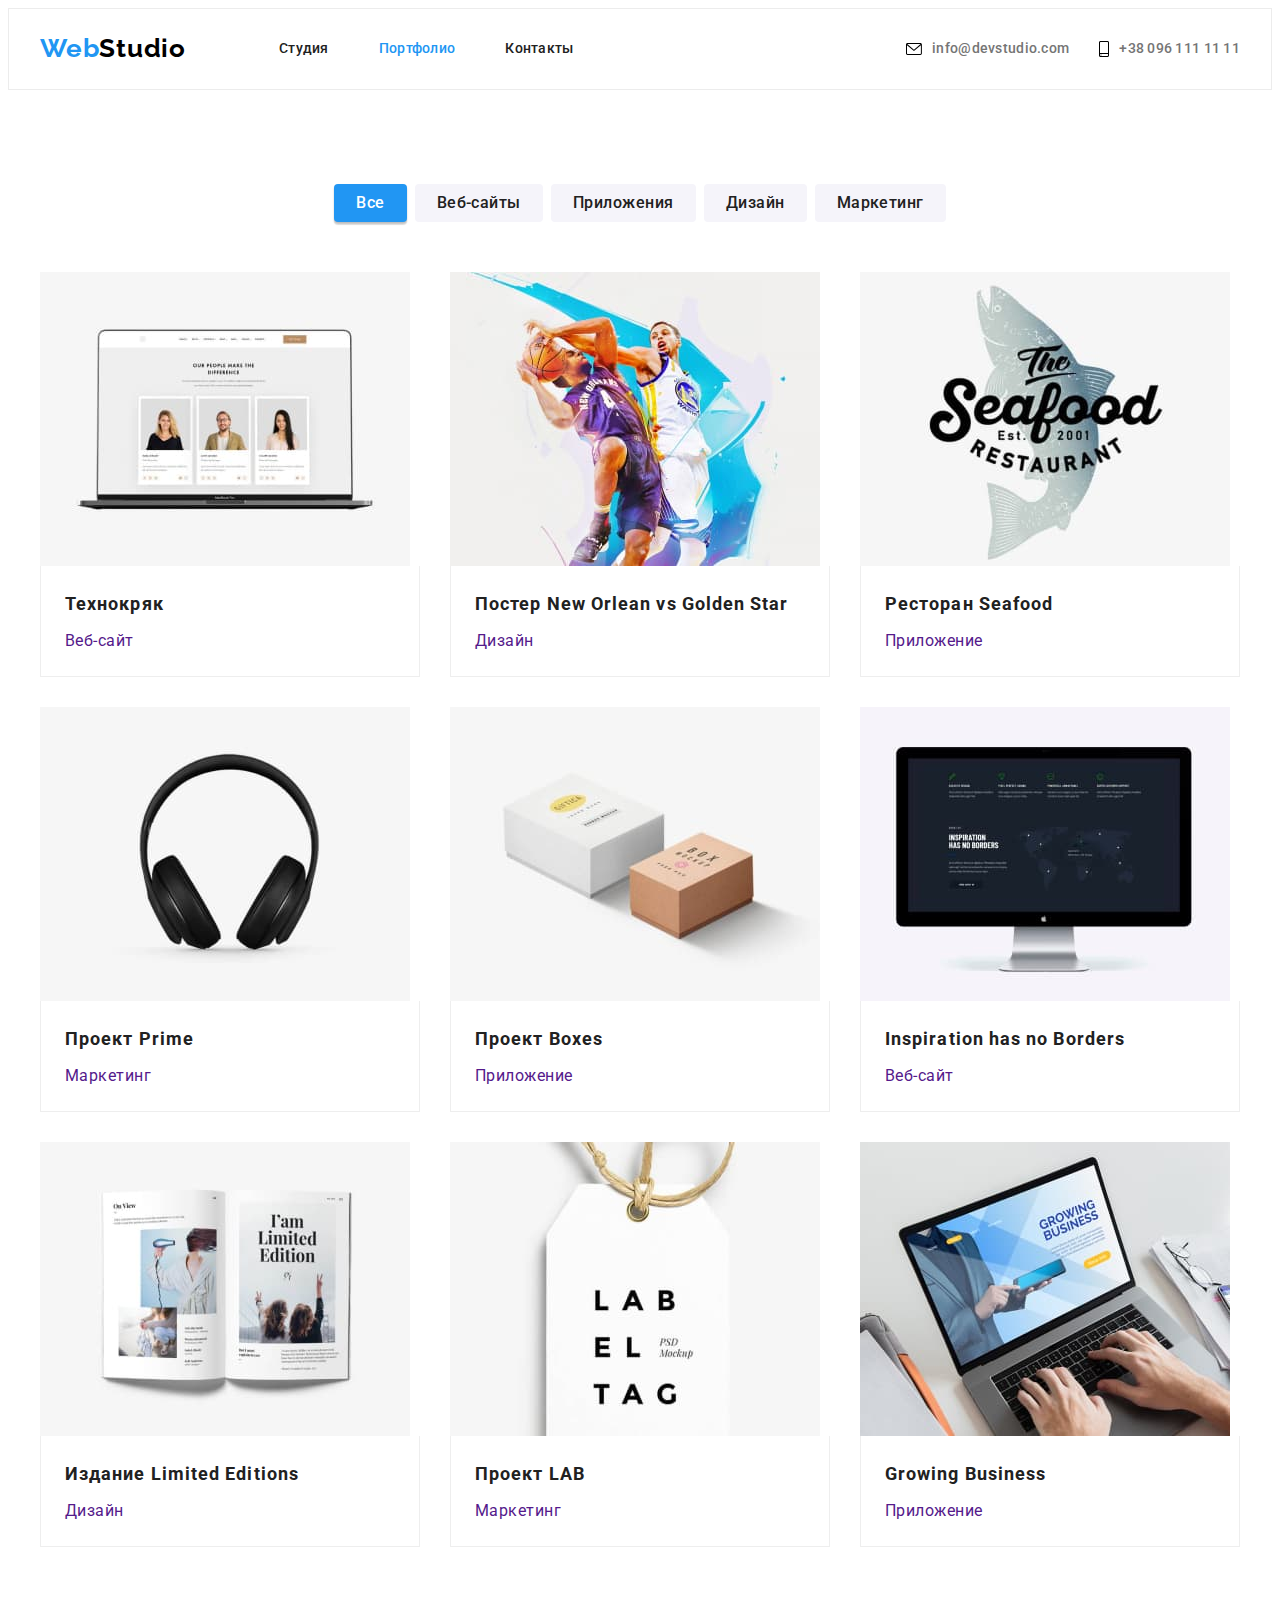
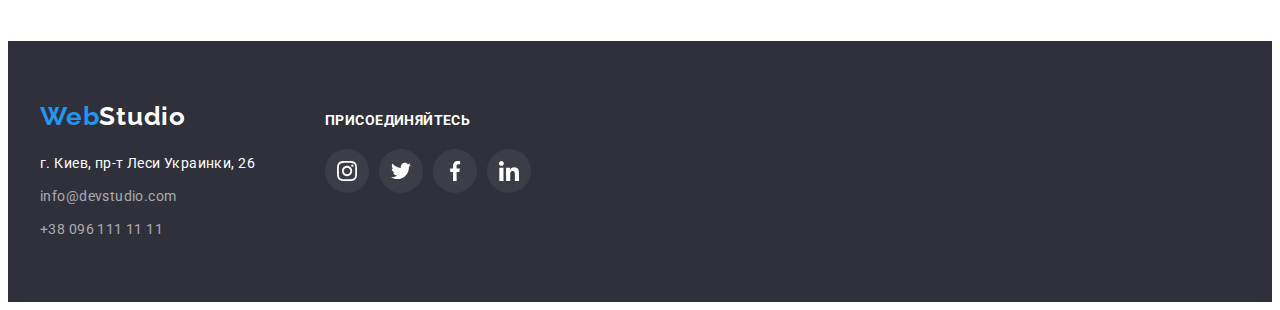
==== portfolio.html @ bcfd91ba "start hw-05" ====
<!DOCTYPE html>
<html lang="ru">
  <head>
    <meta charset="UTF-8" />
    <meta http-equiv="X-UA-Compatible" content="IE=edge" />
    <meta name="viewport" content="width=device-width, initial-scale=1.0" />
    <title>Portfolio</title>
    <link
      rel="stylesheet"
      href="https://cdnjs.cloudflare.com/ajax/libs/modern-normalize/1.1.0/modern-normalize.min.css"
      integrity="sha512-wpPYUAdjBVSE4KJnH1VR1HeZfpl1ub8YT/NKx4PuQ5NmX2tKuGu6U/JRp5y+Y8XG2tV+wKQpNHVUX03MfMFn9Q=="
      crossorigin="anonymous"
      referrerpolicy="no-referrer"
    />
    <link rel="stylesheet" href="./css/styles.css" />
    <link
      href="https://fonts.googleapis.com/css2?family=Raleway:wght@700&family=Roboto:wght@400;500;700;900&display=swap"
      rel="stylesheet"
    />
  </head>

  <body>
    <header class="header">
      <div class="container">
        <nav class="header-nav">
          <a lang="en" class="logo link" href=""
            ><span lang="en" class="logo-web">Web</span>Studio</a
          >
          <ul class="nav list">
            <li class="nav-studio-item">
              <a class="nav-studio link" href="./index.html">Студия</a>
            </li>
            <li class="nav-portfolio-item">
              <a class="nav-portfolio link current" href="./portfolio.html"
                >Портфолио</a
              >
            </li>
            <li class="nav-contakt-item">
              <a class="nav-contakt link" href="">Контакты</a>
            </li>
          </ul>
        </nav>
        <ul class="contact list">
          <li class="header-mail-item">
            <a
              lang="en"
              class="header-mail link"
              href="mailto:info@devstudio.com"
            >
              <svg class="icon-envelope" width="16" height="12">
                <use href="./images/symbol-defs.svg#icon-envelope"></use>
              </svg>
              <span class="mail-text">info@devstudio.com </span>
            </a>
          </li>
          <li class="header-tel-item">
            <a class="header-tel link" href="tel:+380961111111">
              <svg class="icon-smartphone" width="10" height="16">
                <use href="./images/symbol-defs.svg#icon-smartphone"></use>
              </svg>
              <span class="tel-number">+38 096 111 11 11</span>
            </a>
          </li>
        </ul>
      </div>
    </header>

    <main>
      <!--Это секция кнопок и изображений для портфолио  -->
      <section class="portfolio-filter">
        <div class="container">
          <h2 hidden>Наши работы</h2>
          <!-- Это список кнопок -->
          <ul class="filter list">
            <li class="item">
              <button class="filter-btn current-btn" type="button">Все</button>
            </li>
            <li class="item">
              <button class="filter-btn" type="button">Веб-сайты</button>
            </li>
            <li class="item">
              <button class="filter-btn" type="button">Приложения</button>
            </li>
            <li class="item">
              <button class="filter-btn" type="button">Дизайн</button>
            </li>
            <li class="item">
              <button class="filter-btn" type="button">Маркетинг</button>
            </li>
          </ul>
          <!--Это список изображений -->
          <ul class="projeсt list">
            <li class="project-card">
              <a href="" class="project-link link" >
                <img
                  src="./images/portfolio/tehnokryk.jpg"
                  alt="Веб-сайт Технокряк"
                  width="370"
                  height="294"
                />
                <div class="bottom-card">
                  <h3 class="projeсt-name">Технокряк</h3>
                  <p class="projeсt-product">Веб-сайт</p>
                </div>
              </a>
            </li>
            <li class="project-card">
              <a href="" class="project-link link">
                <img
                  src="./images/portfolio/poster.jpg"
                  alt="Дизайн"
                  width="370"
                  height="294"
                />
                <div class="bottom-card">
                  <h3 class="projeсt-name">Постер New Orlean vs Golden Star</h3>
                  <p class="projeсt-product">Дизайн</p>
                </div>
              </a>
            </li>
            <li class="project-card">
              <a href="" class="project-link link">
                <img
                  src="./images/portfolio/restoran.jpg"
                  alt="Приложение"
                  width="370"
                  height="294"
                />
                <div class="bottom-card">
                  <h3 class="projeсt-name">Ресторан Seafood</h3>
                  <p class="projeсt-product">Приложение</p>
                </div>
              </a>
            </li>
            <li class="project-card">
              <a href="" class="project-link link">
                <img
                  src="./images/portfolio/projekt_prime.jpg"
                  alt="Маркетинг"
                  width="370"
                  height="294"
                />
                <div class="bottom-card">
                  <h3 class="projeсt-name">Проект Prime</h3>
                  <p class="projeсt-product">Маркетинг</p>
                </div>
              </a>
            </li>
            <li class="project-card">
              <a href="" class="project-link link">
                <img
                  src="./images/portfolio/projekt_boxes.jpg"
                  alt="Приложение"
                  width="370"
                  height="294"
                />
                <div class="bottom-card">
                  <h3 class="projeсt-name">Проект Boxes</h3>
                  <p class="projeсt-product">Приложение</p>
                </div>
              </a>
            </li>
            <li class="project-card">
              <a href="" class="project-link link">
                <img
                  src="./images/portfolio/inspiration.jpg"
                  alt="Веб-сайт"
                  width="370"
                  height="294"
                />
                <div class="bottom-card">
                  <h3 class="projeсt-name">Inspiration has no Borders</h3>
                  <p class="projeсt-product">Веб-сайт</p>
                </div>
              </a>
            </li>
            <li class="project-card">
              <a href="" class="project-link link">
                <img
                  src="./images/portfolio/izdanie.jpg"
                  alt="Дизайн"
                  width="370"
                  height="294"
                />
                <div class="bottom-card">
                  <h3 class="projeсt-name">Издание Limited Editions</h3>
                  <p class="projeсt-product">Дизайн</p>
                </div>
              </a>
            </li>
            <li class="project-card">
              <a href="" class="project-link link">
                <img
                  src="./images/portfolio/projekt_lab.jpg"
                  alt="Маркетинг"
                  width="370"
                  height="294"
                />
                <div class="bottom-card">
                  <h3 class="projeсt-name">Проект LAB</h3>
                  <p class="projeсt-product">Маркетинг</p>
                </div>
              </a>
            </li>
            <li class="project-card">
              <a href="" class="project-link link">
                <img
                  src="./images/portfolio/growing.jpg"
                  alt="Приложение"
                  width="370"
                  height="294"
                />
                <div class="bottom-card">
                  <h3 class="projeсt-name">Growing Business</h3>
                  <p class="projeсt-product">Приложение</p>
                </div>
              </a>
            </li>
          </ul>
        </div>
      </section>
    </main>

    <footer class="footer">
      <div class="container">
        <div class="logo-footer-address">
          <a lang="en" class="logo-footer link" href=""
            ><span class="logo-web">Web</span>Studio</a
          >
          <address class="footer-address">
            <ul class="list">
              <li class="address-text">г. Киев, пр-т Леси Украинки, 26</li>
              <li class="down-mail">
                <a
                  lang="en"
                  class="footer-mail link"
                  href="mailto:info@devstudio.com"
                  >info@devstudio.com</a
                >
              </li>
              <li class="down-tel">
                <a class="footer-tel link" href="tel:+380961111111"
                  >+38 096 111 11 11</a
                >
              </li>
            </ul>
          </address>
        </div>
        <div class="footer-cocial-address">
          <h3 class="footer-cocial-title">ПРИСОЕДИНЯЙТЕСЬ</h3>
          <ul class="footer-cocial list">
            <li class="footer-cocial-icon">
              <a href="" class="footer-icon-link link">
                <svg class="footer-icon-item" width="20" height="20">
                  <use href="./images/symbol-defs.svg#icon-instagram-1-1"></use>
                </svg>
              </a>
            </li>
            <li class="footer-cocial-icon">
              <a href="" class="footer-icon-link link">
                <svg class="footer-icon-item" width="20" height="20">
                  <use href="./images/symbol-defs.svg#icon-twitter-1-1"></use>
                </svg>
              </a>
            </li>
            <li class="footer-cocial-icon">
              <a href="" class="footer-icon-link link">
                <svg class="footer-icon-item" width="20" height="20">
                  <use href="./images/symbol-defs.svg#icon-facebook-1-1"></use>
                </svg>
              </a>
            </li>
            <li class="footer-cocial-icon">
              <a href="" class="footer-icon-link link">
                <svg class="footer-icon-item" width="20" height="20">
                  <use href="./images/symbol-defs.svg#icon-linkedin-1-1"></use>
                </svg>
              </a>
            </li>
          </ul>
        </div>
      </div>
    </footer>
  </body>
</html>
---- css/styles.css ----
:root {--font-family-filter:'Roboto';
--brand-text-color:#757575;
--accent-text-color:#212121;
--logo-web-color:#2196F3;
--logo-studio-color:#000;
--hero-text-color:#FFF;
--hero-bg-color:#2F303A;
--hero-btn-bg-hover:#188CE8;
--team-bg-color:#F5F4FA;
--foot-text-color:rgba(255,255,255,0.6);
}

p,h1,h2,h3,ul {
    margin: 0;
    padding: 0;
}

img {
    display: block;
    max-width: 100%;
    height: auto;
}

body {
    font-family: var(--font-family-filter);
    color:var(--brand-text-color);
    background-color: var(--hero-text-color);
}

.link {
    text-decoration: none;
}

.list {
    list-style: none;
}


/* Это стили для сайта СТУДИЯ, секция header */

.container {
    display: block;
    width: 1200px;
    padding-left: 15px;
    padding-right: 15px;
    margin-left: auto;
    margin-right: auto;
}

.logo {
    color:var(--logo-studio-color);
    font-family: 'Raleway', sans-serif;
    font-style: normal;
    font-weight: 700;
    font-size: 26px;
    line-height: 1.19;
    letter-spacing: 0.03em;
    padding-top: 24px;
    padding-bottom: 25px;
}

.logo-web {
    color:var(--logo-web-color);
}

.nav {
    display: flex; 
    margin-left: 93px;
}

.header-nav {
    display: flex;
    align-items: center;
}

.contact {
    display: flex;
    margin-left: auto;
    align-items: center;    
}

.header .container {
    display: flex;
    align-items: center;
}

.nav-studio,
.nav-portfolio,
.nav-contakt {
    display: block;
    padding-top: 32px;
    padding-bottom: 32px;

    color:var(--accent-text-color);
    font-weight: 500;
    font-size: 14px;
    line-height: 1.14;
    letter-spacing: 0.02em;    
}

.nav-portfolio-item,
.nav-contakt-item {
   margin-left: 50px;
}

.current {
    color:var(--logo-web-color);
}

.nav-studio:hover,
.nav-portfolio:hover,
.nav-contakt:hover,
.nav-studio:focus,
.nav-portfolio:focus,
.nav-contakt:focus {
    color:var(--logo-web-color);
}

.header-mail,
.header-tel {
    display:flex;
    align-items: center;
    font-weight: 500;
    font-size: 14px;
    line-height: 1.14;
    letter-spacing: 0.02em;
    color:var(--brand-text-color);

    padding-top: 32px;
    padding-bottom: 32px;    
}

.mail-text,
.tel-number {
    margin-left: 10px;    
}

.header-mail:hover,
.header-tel:hover, 
.footer-mail:hover,
.footer-tel:hover {
    color: var(--logo-web-color);
}

.header-mail:hover .icon-envelope {
    fill: var(--logo-web-color);
}

.header-tel:hover .icon-smartphone {
    fill: var(--logo-web-color);
}

.header-mail:focus,
.header-tel:focus,
.footer-mail:focus,
.footer-tel:focus {
    color:var(--logo-web-color);
}

.header-mail:focus .icon-envelope {
    fill: var(--logo-web-color);
}

.header-tel:focus .icon-smartphone {
    fill: var(--logo-web-color);
}

.header-tel-item {
    margin-left: 30px;
}

.header {
    border: 1px solid #ECECEC;
}

/* Стилизация секции герой */
.hero {
    background-color:var(--hero-bg-color);
    padding-top: 200px;
    padding-bottom: 200px;
 }

 .overlay {
     max-width: 1600px;
     height: 600px;
     margin-left: auto;
     margin-right: auto;
     background-image:
     linear-gradient(to right,
     rgba(47, 48, 58, 0.4),
     rgba(47, 48, 58, 0.4)),
     url(../images/bg-img-hero.jpg);
 }

.hero-name {
    font-weight: 900;
    font-size: 44px;
    line-height: 1.36;
    text-align: center;
    letter-spacing: 0.06em;
    text-transform: uppercase;
    color:var(--hero-text-color);

    max-width: 696px;
    margin-left: auto;
    margin-right: auto;
}

.hero-btn {
    font-family: var(--font-family-filter);
    font-weight: 700;
    font-size: 16px;
    line-height: 1.88;
    text-align: center;
    letter-spacing: 0.06em;
    color:var(--hero-text-color);
    background-color:var(--logo-web-color);

    display: block;
    width: 200px;
    height: 50px;
    margin-left: auto;
    margin-right: auto;
    margin-top: 30px;
    box-shadow: 0px 4px 4px rgba(0, 0, 0, 0.15);
    border-radius: 4px;
    border: none;
}  

.hero-btn:hover,
.hero-btn:focus {
    background-color:var(--hero-btn-bg-hover);
    cursor: pointer;
}

.peculiarities {
    padding-top: 94px;
    padding-bottom: 94px;
}

.peculiarities-work {
    display: flex;
    margin: -15px;
}

.peculiarities-item {
    flex-basis: calc(100%/4 - 30px);
    margin: 15px;
}

.peculiarities-item::before {
    display: block;
    content: "";
    height: 120px;
    background-repeat: no-repeat;
    background-position: center;
    background-size: 70px 70px;
    background-color:var(--team-bg-color);
    margin-bottom: 30px;
    border-radius: 4px;    
}

.icon-antena::before {
    background-image:
    url(../images/icon/antenna\ 1.svg);
}

.icon-clock::before {
    background-image:
    url(../images/icon/clock\ 1.svg);
}

.icon-diagram::before {
    background-image:
    url(../images/icon/diagram\ 1.svg);
}

.icon-astronaut::before {
    background-image:
    url(../images/icon/astronaut\ 1.svg);
}

.peculiarities-title {
    font-weight: 700;
    font-size: 14px;
    line-height: 1.14;
    letter-spacing: 0.03em;
    text-transform: uppercase;
    color:var(--accent-text-color);
}

.peculiarities-text {
    font-size: 14px;
    line-height: 1.71;
    letter-spacing: 0.03em;

    max-width: 270px;
    margin-top: 10px;
    min-height: 75px;
}

.what-doing {
    padding-bottom: 94px;
}

.what-doing-img {
    display: flex;
    margin-top: 50px;
}

.what-doing-card {
    flex-basis: calc((100% - 2*30px)/3);
}

.what-doing-card:not(:nth-child(3n)) {
    margin-right: 30px;
}

.what-doing-card:not(:nth-last-child(-n+3)) {
    margin-bottom: 30px;
}

.what-doing-title {
    font-weight: 700;
    font-size: 36px;
    line-height: 1.17;
    text-align: center;
    letter-spacing: 0.03em;
    color:var(--accent-text-color);
}

.team {
    background-color:var(--team-bg-color);

    padding-top: 94px;
    padding-bottom: 94px;
}

.team-flex {
    display: flex;
    margin: -15px;
    
}

.team-title {
    font-weight: 700;
    font-size: 36px;
    line-height: 1.17;
    text-align: center;
    letter-spacing: 0.03em;
    color:var(--accent-text-color);

    margin-bottom: 50px;
}
.team-member {
    background-color: var(--hero-text-color);
    box-shadow: 0px 1px 3px rgba(0, 0, 0, 0.12), 0px 1px 1px rgba(0, 0, 0, 0.14), 0px 2px 1px rgba(0, 0, 0, 0.2);
    border-radius: 0px 0px 4px 4px;

    flex-basis: calc(100%/4 - 30px);
    margin: 15px;
}

.team-member-card {
   padding-top: 30px;
   padding-bottom: 30px;
}

.team-name {
    font-weight: 500;
    font-size: 16px;
    line-height: 1.19;
    letter-spacing: 0.03em;
    color:var(--accent-text-color);
    text-align: center;
    margin-bottom: 10px;
}

.team-position {
    font-size: 16px;
    line-height: 1.19;
    letter-spacing: 0.03em;
    text-align: center;
    margin-bottom: 16px;
}

.team-member-cocial {
    display: flex;
    justify-content: center;
}

.member-cocial-icon {
    width: 44px;
    height: 44px;
}

.member-cocial-icon:not(:first-child) {
    margin-left: 10px;
}

.cocial-icon-link {
    display:flex;
    justify-content: center;
    align-items: center;
    width: 100%;
    height: 100%;
    background-color:var(--hero-text-color);
    border-radius: 50%;
}

.cocial-icon-item {
    fill: #AFB1B8;
}

.cocial-icon-link:hover,
.cocial-icon-link:focus {
    background-color:var(--logo-web-color);
}

.cocial-icon-link:hover .cocial-icon-item,
.cocial-icon-link:focus .cocial-icon-item {
    fill:var(--hero-text-color);
}

/* Стили для Постоянные Клиенты */

.clients {
    padding-top: 94px;
    padding-bottom: 94px;
}

.client-logo {
    display: flex;
    margin: -15px;
}

.client-logo-item {
    box-sizing: border-box;
    width: 170px;
    height: 92px;
    border: 1px solid #AFB1B8;
    border-radius: 4px;
    flex-basis: calc(100%/6 - 30px);
    margin: 15px;
}

.client-logo-link {
    display:flex;
    outline: transparent;
    justify-content: center;
    align-items: center;
    width: 100%;
    height: 100%;
    /* padding: 16px 32px;  */
    
}

.client-logo-link:hover .client-logo-icon,
.client-logo-link:focus .client-logo-icon {
    fill: var(--logo-web-color);    
}

.client-logo-link:focus,
.client-logo-link:hover {
    border: 1px solid var(--logo-web-color);
}

.client-logo-icon {
    fill: #AFB1B8;
}

.clients-title {
    font-weight: 700;
    font-size: 36px;
    line-height: 42px;
    text-align: center;
    letter-spacing: 0.03em;    
    color:var(--accent-text-color);
    margin-bottom: 50px;
}

/* Стили для Подвал */

.footer {
    background-color:var(--hero-bg-color);

    padding-top: 60px;
    padding-bottom: 60px;
}

.logo-footer {
    color: var(--hero-text-color);
    font-family: 'Raleway', sans-serif;
    font-style: normal;
    font-weight: 700;
    font-size: 26px;
    line-height: 1.19;
    letter-spacing: 0.03em;
}

.footer-address {
    font-weight: 400;
    font-style: normal;
    font-size: 14px;
    line-height: 1.71;
    letter-spacing: 0.03em;
    color:var(--hero-text-color);
    margin-top: 20px;
}

.footer-mail,
.footer-tel {
    font-weight: 400;
    font-size: 14px;
    line-height: 1.71;
    letter-spacing: 0.03em;
    color:var(--foot-text-color);    
}

.down-mail,
.down-tel {
    margin-top: 9px;
}
/* footer-icon */

.footer .container {
    display: flex;
    align-items: baseline;
}

.footer-cocial-address {
    display: block;
    width: 206px;
    margin-left: 70px;
}

.footer-cocial-title {
    font-weight: 700;
    font-size: 14px;
    line-height: 1.14;
    letter-spacing: 0.03em;
    color:var(--hero-text-color);
    margin-bottom: 20px;
}

.footer-cocial {
    display: flex;
    justify-content: center;
}

.footer-cocial-icon {
    width: 44px;
    height: 44px;
}

.footer-cocial-icon:not(:first-child) {
    margin-left: 10px;
}

.footer-icon-link {
    display: flex;
    justify-content: center;
    align-items: center;
    width: 100%;
    height: 100%;
    background-color: #ffffff10;
    border-radius: 50%;
}

.footer-icon-item {
    fill: var(--hero-text-color);
}

.footer-icon-link:hover,
.footer-icon-link:focus {
    background-color: var(--logo-web-color); 
}

/* Это стили для Порфолио */

.portfolio-filter {
    padding-top: 94px;
    padding-bottom: 94px;
}

.filter {
    display: flex;    
    justify-content: center;
    margin-bottom: 50px;
}

.filter-btn {    
    padding: 6px 22px;

    font-family: var(--font-family-filter);
    font-weight: 500;
    font-size: 16px;
    line-height: 1.63;
    text-align: center;
    letter-spacing: 0.03em;
    color:var(--accent-text-color);
    background-color:var(--team-bg-color);
    border: 0;
    border-radius: 4px;    
}

.filter .item:not(:first-child) {
    margin-left: 8px;
}

.filter-btn:hover,
.filter-btn:focus, 
.current-btn {
    background-color:var(--logo-web-color);
    color:var(--hero-text-color);
    cursor: pointer;
    box-shadow: 0px 3px 1px rgba(0, 0, 0, 0.1),
    0px 1px 2px rgba(0, 0, 0, 0.08), 
    0px 2px 2px rgba(0, 0, 0, 0.12);
}

.projeсt {
    display: flex; 
    flex-wrap: wrap;
    margin: -15px;
}

.project-card {
    margin: 15px;
    flex-basis: calc(100%/3 - 30px);
}

.project-link {
    display: block;
}

.project-link:hover,
.project-link:focus {
    box-shadow: 0px 1px 1px rgba(0, 0, 0, 0.12),
    0px 4px 4px rgba(0, 0, 0, 0.06),
    1px 4px 6px rgba(0, 0, 0, 0.16);
}

.bottom-card {
    padding: 20px 24px;
    background: var(--hero-text-color);
    border-left: 1px solid #EEEEEE;
    border-right: 1px solid #EEEEEE;
    border-bottom: 1px solid #EEEEEE;
}

.projeсt-name {
    font-weight: 700;
    font-size: 18px;
    line-height: 2.0;
    letter-spacing: 0.06em;
    color:var(--accent-text-color);
    margin-bottom: 4px;
}

.projeсt-product {
    font-size: 16px;
    line-height: 1.88;
    letter-spacing: 0.03em;
}
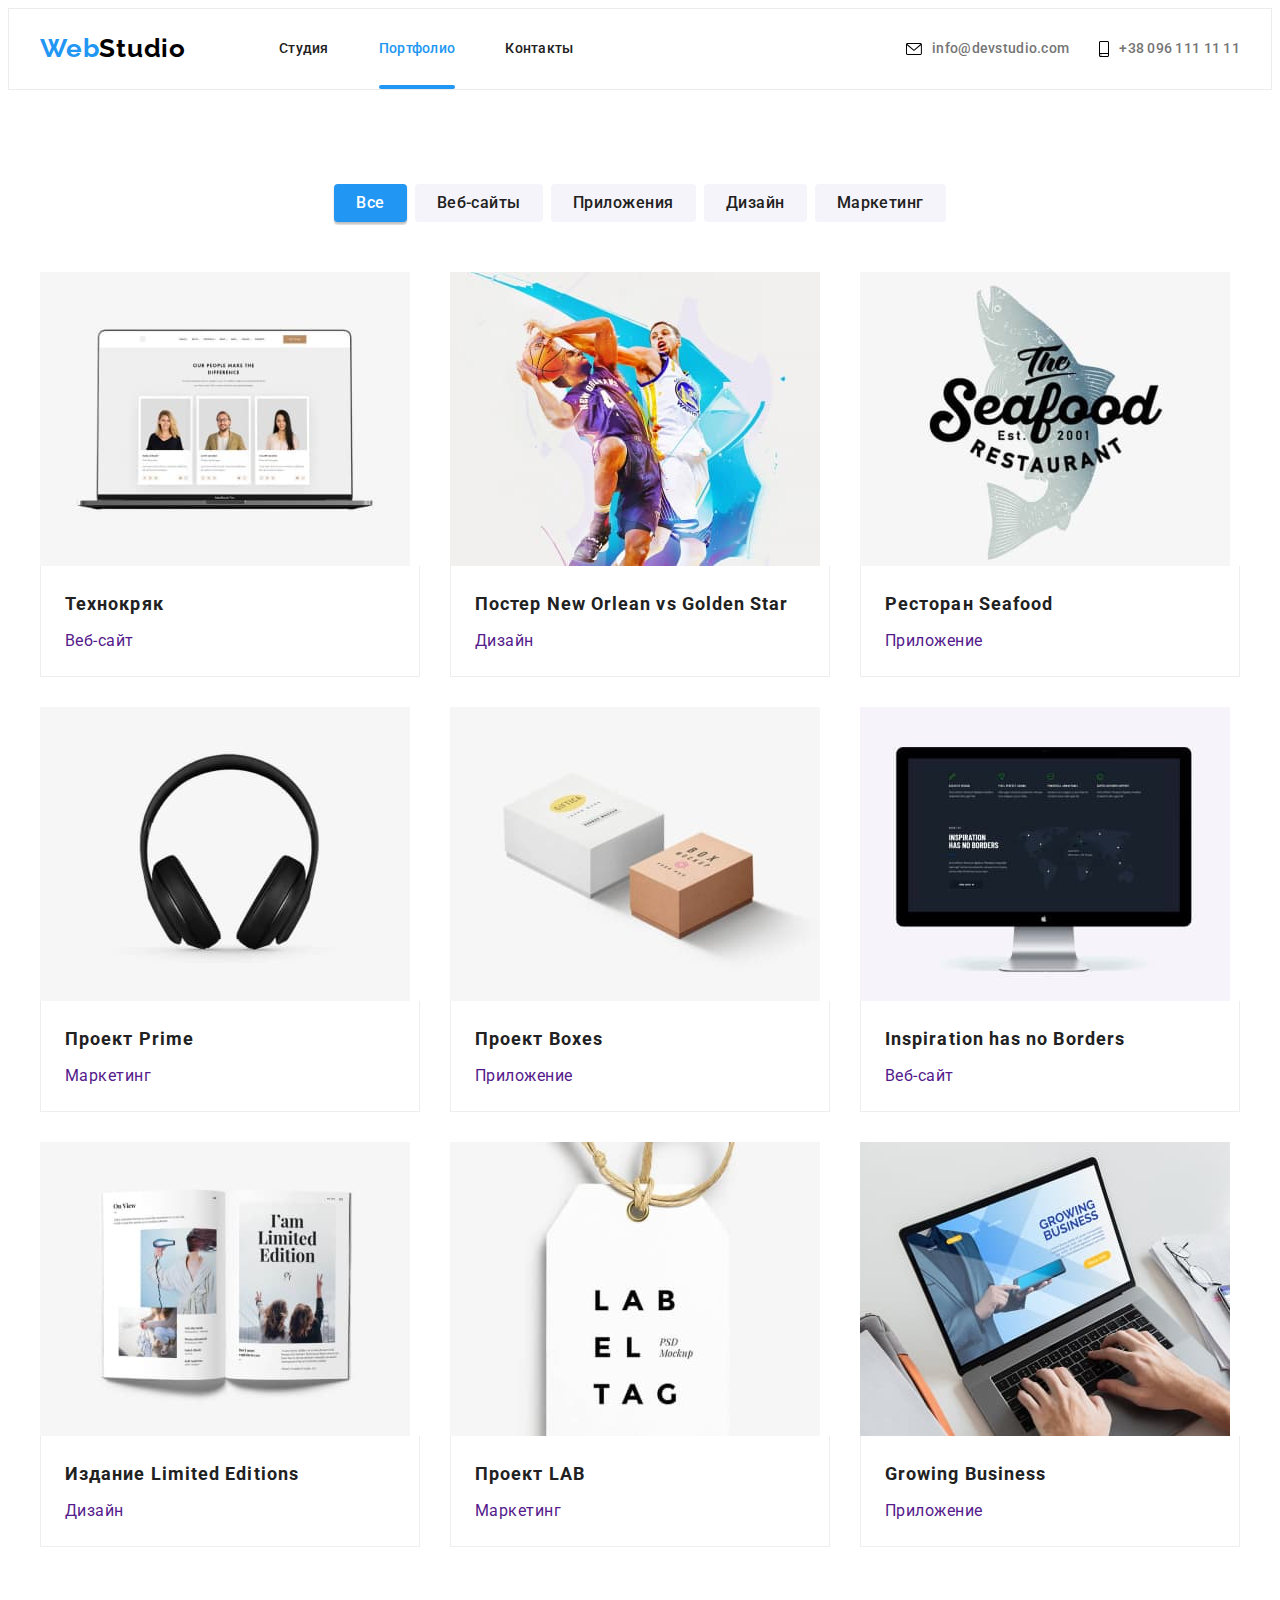
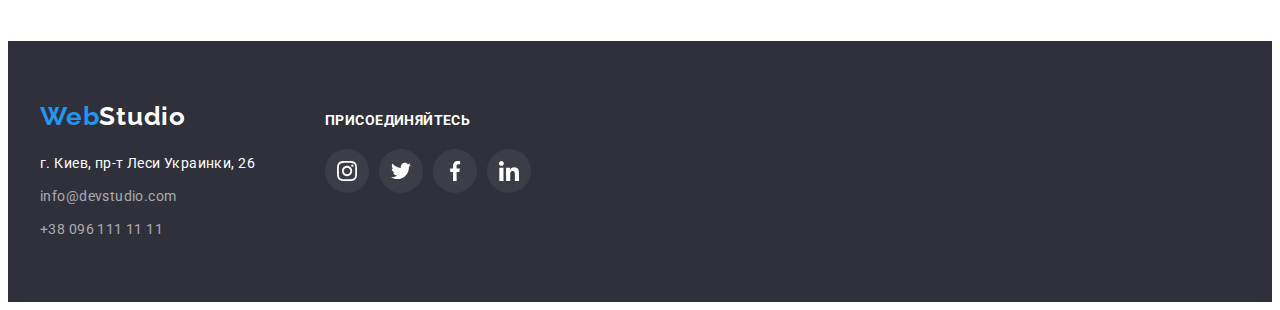
==== commit 46b25c83: "creat portfolio hw 05" ====
--- a/portfolio.html
+++ b/portfolio.html
@@ -91,13 +91,23 @@
           <!--Это список изображений -->
           <ul class="projeсt list">
             <li class="project-card">
-              <a href="" class="project-link link" >
-                <img
-                  src="./images/portfolio/tehnokryk.jpg"
-                  alt="Веб-сайт Технокряк"
-                  width="370"
-                  height="294"
-                />
+              <a href="" class="project-link link">
+                <div class="project-image">
+                  <img
+                    src="./images/portfolio/tehnokryk.jpg"
+                    alt="Веб-сайт Технокряк"
+                    width="370"
+                    height="294"
+                  />
+                  <div class="project-overlay">
+                    <p class="overlay-text">
+                      Ресурс предлагает комплексные предложения с разным уровнем
+                      функционала и сервисов. Все это позволит посетителю
+                      получить исчерпывающие сведения о компании или частном
+                      лице.
+                    </p>
+                  </div>
+                </div>
                 <div class="bottom-card">
                   <h3 class="projeсt-name">Технокряк</h3>
                   <p class="projeсt-product">Веб-сайт</p>
@@ -106,12 +116,22 @@
             </li>
             <li class="project-card">
               <a href="" class="project-link link">
-                <img
-                  src="./images/portfolio/poster.jpg"
-                  alt="Дизайн"
-                  width="370"
-                  height="294"
-                />
+                <div class="project-image">
+                  <img
+                    src="./images/portfolio/poster.jpg"
+                    alt="Дизайн"
+                    width="370"
+                    height="294"
+                  />
+                  <div class="project-overlay">
+                    <p class="overlay-text">
+                      Ресурс предлагает комплексные предложения с разным уровнем
+                      функционала и сервисов. Все это позволит посетителю
+                      получить исчерпывающие сведения о компании или частном
+                      лице.
+                    </p>
+                  </div>
+                </div>
                 <div class="bottom-card">
                   <h3 class="projeсt-name">Постер New Orlean vs Golden Star</h3>
                   <p class="projeсt-product">Дизайн</p>
@@ -120,12 +140,22 @@
             </li>
             <li class="project-card">
               <a href="" class="project-link link">
-                <img
-                  src="./images/portfolio/restoran.jpg"
-                  alt="Приложение"
-                  width="370"
-                  height="294"
-                />
+                <div class="project-image">
+                  <img
+                    src="./images/portfolio/restoran.jpg"
+                    alt="Приложение"
+                    width="370"
+                    height="294"
+                  />
+                  <div class="project-overlay">
+                    <p class="overlay-text">
+                      Ресурс предлагает комплексные предложения с разным уровнем
+                      функционала и сервисов. Все это позволит посетителю
+                      получить исчерпывающие сведения о компании или частном
+                      лице.
+                    </p>
+                  </div>
+                </div>
                 <div class="bottom-card">
                   <h3 class="projeсt-name">Ресторан Seafood</h3>
                   <p class="projeсt-product">Приложение</p>
@@ -134,12 +164,22 @@
             </li>
             <li class="project-card">
               <a href="" class="project-link link">
-                <img
-                  src="./images/portfolio/projekt_prime.jpg"
-                  alt="Маркетинг"
-                  width="370"
-                  height="294"
-                />
+                <div class="project-image">
+                  <img
+                    src="./images/portfolio/projekt_prime.jpg"
+                    alt="Маркетинг"
+                    width="370"
+                    height="294"
+                  />
+                  <div class="project-overlay">
+                    <p class="overlay-text">
+                      Ресурс предлагает комплексные предложения с разным уровнем
+                      функционала и сервисов. Все это позволит посетителю
+                      получить исчерпывающие сведения о компании или частном
+                      лице.
+                    </p>
+                  </div>
+                </div>
                 <div class="bottom-card">
                   <h3 class="projeсt-name">Проект Prime</h3>
                   <p class="projeсt-product">Маркетинг</p>
@@ -148,12 +188,22 @@
             </li>
             <li class="project-card">
               <a href="" class="project-link link">
-                <img
-                  src="./images/portfolio/projekt_boxes.jpg"
-                  alt="Приложение"
-                  width="370"
-                  height="294"
-                />
+                <div class="project-image">
+                  <img
+                    src="./images/portfolio/projekt_boxes.jpg"
+                    alt="Приложение"
+                    width="370"
+                    height="294"
+                  />
+                  <div class="project-overlay">
+                    <p class="overlay-text">
+                      Ресурс предлагает комплексные предложения с разным уровнем
+                      функционала и сервисов. Все это позволит посетителю
+                      получить исчерпывающие сведения о компании или частном
+                      лице.
+                    </p>
+                  </div>
+                </div>
                 <div class="bottom-card">
                   <h3 class="projeсt-name">Проект Boxes</h3>
                   <p class="projeсt-product">Приложение</p>
@@ -162,12 +212,22 @@
             </li>
             <li class="project-card">
               <a href="" class="project-link link">
-                <img
-                  src="./images/portfolio/inspiration.jpg"
-                  alt="Веб-сайт"
-                  width="370"
-                  height="294"
-                />
+                <div class="project-image">
+                  <img
+                    src="./images/portfolio/inspiration.jpg"
+                    alt="Веб-сайт"
+                    width="370"
+                    height="294"
+                  />
+                  <div class="project-overlay">
+                    <p class="overlay-text">
+                      Ресурс предлагает комплексные предложения с разным уровнем
+                      функционала и сервисов. Все это позволит посетителю
+                      получить исчерпывающие сведения о компании или частном
+                      лице.
+                    </p>
+                  </div>
+                </div>
                 <div class="bottom-card">
                   <h3 class="projeсt-name">Inspiration has no Borders</h3>
                   <p class="projeсt-product">Веб-сайт</p>
@@ -176,12 +236,22 @@
             </li>
             <li class="project-card">
               <a href="" class="project-link link">
-                <img
-                  src="./images/portfolio/izdanie.jpg"
-                  alt="Дизайн"
-                  width="370"
-                  height="294"
-                />
+                <div class="project-image">
+                  <img
+                    src="./images/portfolio/izdanie.jpg"
+                    alt="Дизайн"
+                    width="370"
+                    height="294"
+                  />
+                  <div class="project-overlay">
+                    <p class="overlay-text">
+                      Ресурс предлагает комплексные предложения с разным уровнем
+                      функционала и сервисов. Все это позволит посетителю
+                      получить исчерпывающие сведения о компании или частном
+                      лице.
+                    </p>
+                  </div>
+                </div>
                 <div class="bottom-card">
                   <h3 class="projeсt-name">Издание Limited Editions</h3>
                   <p class="projeсt-product">Дизайн</p>
@@ -190,12 +260,22 @@
             </li>
             <li class="project-card">
               <a href="" class="project-link link">
-                <img
-                  src="./images/portfolio/projekt_lab.jpg"
-                  alt="Маркетинг"
-                  width="370"
-                  height="294"
-                />
+                <div class="project-image">
+                  <img
+                    src="./images/portfolio/projekt_lab.jpg"
+                    alt="Маркетинг"
+                    width="370"
+                    height="294"
+                  />
+                  <div class="project-overlay">
+                    <p class="overlay-text">
+                      Ресурс предлагает комплексные предложения с разным уровнем
+                      функционала и сервисов. Все это позволит посетителю
+                      получить исчерпывающие сведения о компании или частном
+                      лице.
+                    </p>
+                  </div>
+                </div>
                 <div class="bottom-card">
                   <h3 class="projeсt-name">Проект LAB</h3>
                   <p class="projeсt-product">Маркетинг</p>
@@ -204,12 +284,22 @@
             </li>
             <li class="project-card">
               <a href="" class="project-link link">
-                <img
-                  src="./images/portfolio/growing.jpg"
-                  alt="Приложение"
-                  width="370"
-                  height="294"
-                />
+                <div class="project-image">
+                  <img
+                    src="./images/portfolio/growing.jpg"
+                    alt="Приложение"
+                    width="370"
+                    height="294"
+                  />
+                  <div class="project-overlay">
+                    <p class="overlay-text">
+                      Ресурс предлагает комплексные предложения с разным уровнем
+                      функционала и сервисов. Все это позволит посетителю
+                      получить исчерпывающие сведения о компании или частном
+                      лице.
+                    </p>
+                  </div>
+                </div>
                 <div class="bottom-card">
                   <h3 class="projeсt-name">Growing Business</h3>
                   <p class="projeсt-product">Приложение</p>
--- a/css/styles.css
+++ b/css/styles.css
@@ -8,6 +8,7 @@
 --hero-btn-bg-hover:#188CE8;
 --team-bg-color:#F5F4FA;
 --foot-text-color:rgba(255,255,255,0.6);
+--timing-function:cubic-bezier(0.4, 0, 0.2, 1);
 }
 
 p,h1,h2,h3,ul {
@@ -95,8 +96,11 @@
     font-weight: 500;
     font-size: 14px;
     line-height: 1.14;
-    letter-spacing: 0.02em;    
-}
+    letter-spacing: 0.02em; 
+    
+    transition: color 250ms var(--timing-function);
+}
+
 
 .nav-portfolio-item,
 .nav-contakt-item {
@@ -105,6 +109,18 @@
 
 .current {
     color:var(--logo-web-color);
+    position: relative;
+}
+
+.current::after {
+    content: "";
+    display: block;
+    position: absolute;
+    bottom: 0;
+    width: 100%;
+    height: 4px;
+    background: var(--logo-web-color);
+    border-radius: 2px;
 }
 
 .nav-studio:hover,
@@ -127,7 +143,9 @@
     color:var(--brand-text-color);
 
     padding-top: 32px;
-    padding-bottom: 32px;    
+    padding-bottom: 32px;
+    
+    transition: color 250ms var(--timing-function);
 }
 
 .mail-text,
@@ -140,6 +158,11 @@
 .footer-mail:hover,
 .footer-tel:hover {
     color: var(--logo-web-color);
+}
+
+.icon-envelope,
+.icon-smartphone {
+    transition: fill 250ms var(--timing-function);
 }
 
 .header-mail:hover .icon-envelope {
@@ -225,6 +248,8 @@
     box-shadow: 0px 4px 4px rgba(0, 0, 0, 0.15);
     border-radius: 4px;
     border: none;
+
+    transition: background-color 250ms var(--timing-function);
 }  
 
 .hero-btn:hover,
@@ -406,10 +431,14 @@
     height: 100%;
     background-color:var(--hero-text-color);
     border-radius: 50%;
+
+    transition: background-color 250ms var(--timing-function);
 }
 
 .cocial-icon-item {
     fill: #AFB1B8;
+
+    transition: fill 250ms var(--timing-function);
 }
 
 .cocial-icon-link:hover,
@@ -451,8 +480,8 @@
     align-items: center;
     width: 100%;
     height: 100%;
-    /* padding: 16px 32px;  */
-    
+
+    transition: border 250ms var(--timing-function);
 }
 
 .client-logo-link:hover .client-logo-icon,
@@ -467,6 +496,8 @@
 
 .client-logo-icon {
     fill: #AFB1B8;
+
+    transition: fill 250ms var(--timing-function);
 }
 
 .clients-title {
@@ -514,7 +545,9 @@
     font-size: 14px;
     line-height: 1.71;
     letter-spacing: 0.03em;
-    color:var(--foot-text-color);    
+    color:var(--foot-text-color); 
+    
+    transition: color 250ms var(--timing-function);
 }
 
 .down-mail,
@@ -565,6 +598,8 @@
     height: 100%;
     background-color: #ffffff10;
     border-radius: 50%;
+
+    transition: background-color 250ms var(--timing-function);
 }
 
 .footer-icon-item {
@@ -601,7 +636,11 @@
     color:var(--accent-text-color);
     background-color:var(--team-bg-color);
     border: 0;
-    border-radius: 4px;    
+    border-radius: 4px; 
+        
+    transition: background-color 250ms var(--timing-function),
+    color 250ms var(--timing-function),
+    box-shadow 250ms var(--timing-function);
 }
 
 .filter .item:not(:first-child) {
@@ -629,9 +668,40 @@
     margin: 15px;
     flex-basis: calc(100%/3 - 30px);
 }
+.project-image {
+    position: relative;
+    overflow: hidden;
+}
+
+.project-overlay {
+    display: flex;
+    position: absolute;
+    top: 101%;
+    left: 0;
+    width: 100%;
+    height: 100%;
+    background-color: rgba(33, 150, 243, 0.9);
+    justify-content: center;
+    align-items: center;
+
+    transition: transform 250ms var(--timing-function);
+}
 
 .project-link {
     display: block;
+}
+
+.project-link:hover .project-overlay {
+    transform: translateY(-101%);
+}
+
+.overlay-text {
+    font-size: 18px;
+    line-height: 1.56;
+    letter-spacing: 0.03em;
+    width: 322px;
+    /* height: 168px;     */
+    color: var(--hero-text-color);
 }
 
 .project-link:hover,
